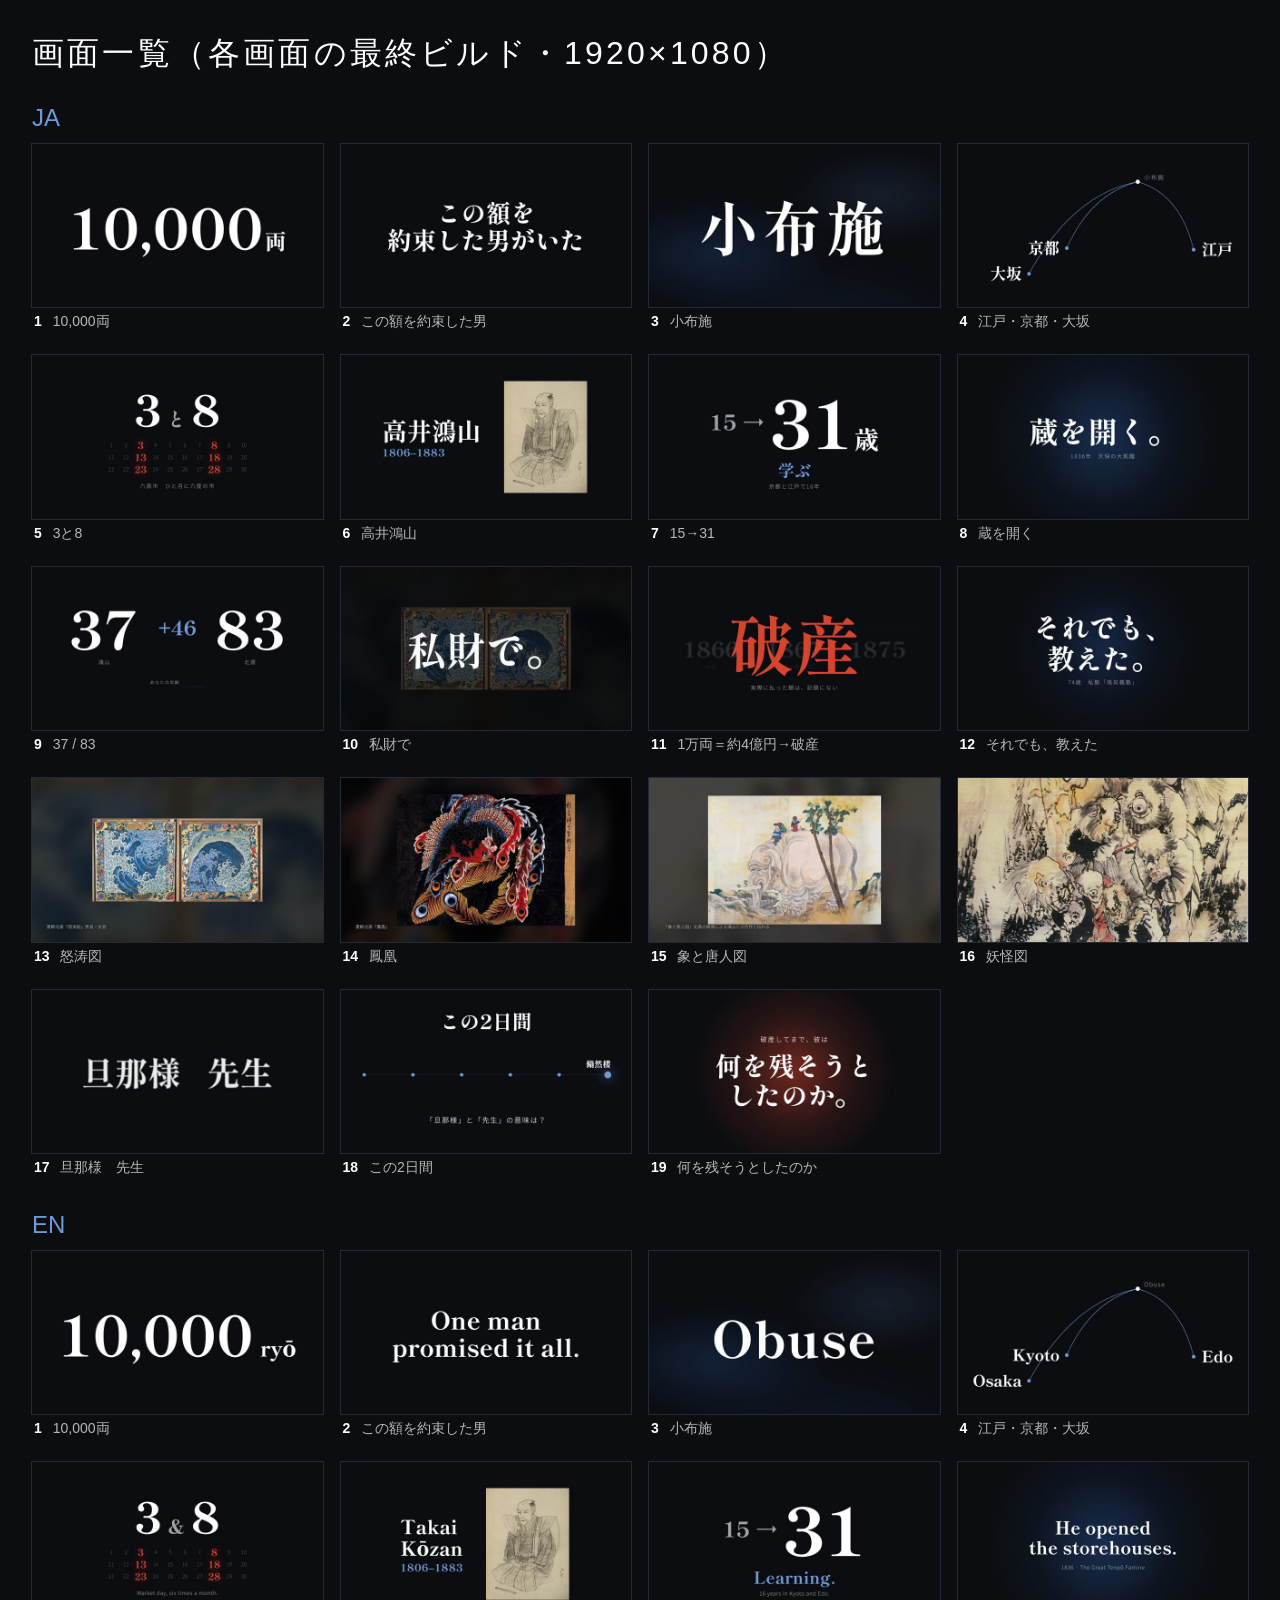
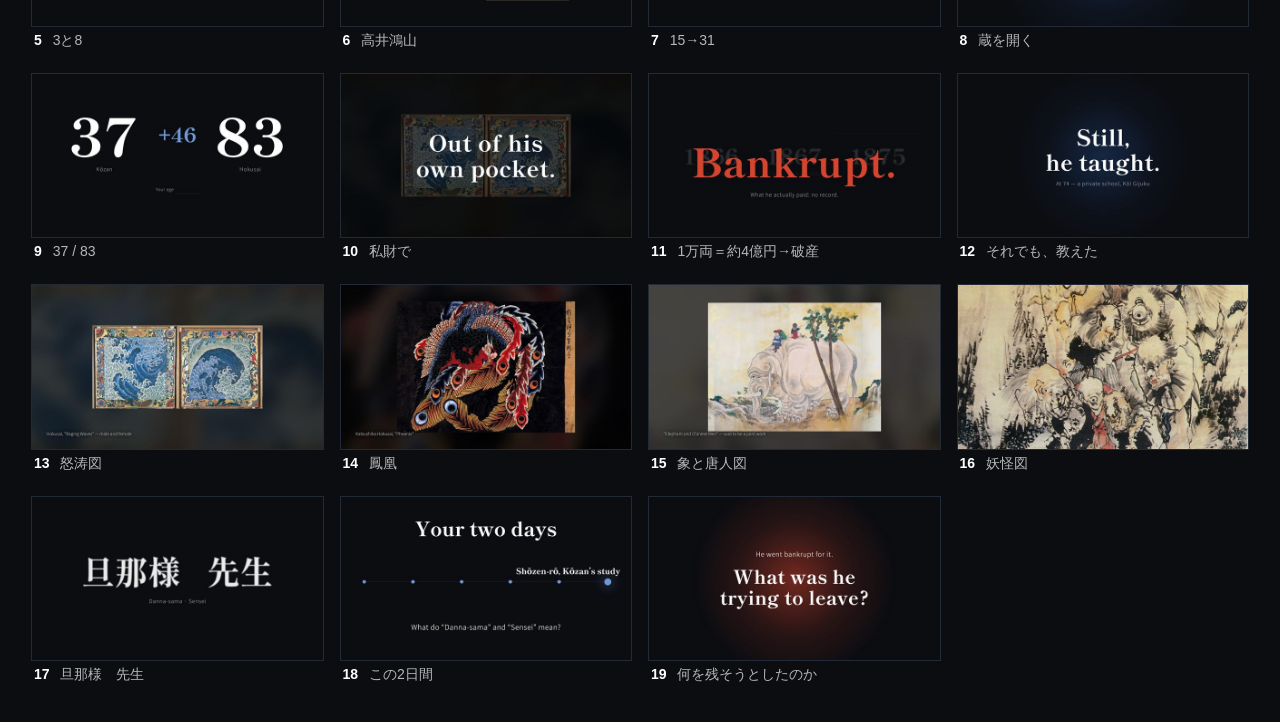
==== contact-sheet.html @ f23f544f "Add Obuse x Takai Kozan interactive presentation" ====
<!doctype html><html lang=ja><head><meta charset=utf-8><title>画面一覧</title><style>body{margin:0;padding:32px;background:#0b0d11;color:#ffffff;font-family:'Noto Sans JP',sans-serif}h1{font-weight:300;letter-spacing:.1em;margin:0 0 8px}h2{font-weight:300;color:#6f9ad8;margin:28px 0 12px}.g{display:grid;grid-template-columns:repeat(4,1fr);gap:18px}figure{margin:0}img{width:100%;display:block;outline:1px solid #222a38}figcaption{font-size:14px;color:rgba(255,255,255,.7);padding:6px 2px}b{color:#ffffff;margin-right:.5em}</style></head><body><h1>画面一覧（各画面の最終ビルド・1920×1080）</h1><h2>JA</h2><div class=g><figure><img src="thumbs/ja-01.jpg"><figcaption><b>1</b> 10,000両</figcaption></figure><figure><img src="thumbs/ja-02.jpg"><figcaption><b>2</b> この額を約束した男</figcaption></figure><figure><img src="thumbs/ja-03.jpg"><figcaption><b>3</b> 小布施</figcaption></figure><figure><img src="thumbs/ja-04.jpg"><figcaption><b>4</b> 江戸・京都・大坂</figcaption></figure><figure><img src="thumbs/ja-05.jpg"><figcaption><b>5</b> 3と8</figcaption></figure><figure><img src="thumbs/ja-06.jpg"><figcaption><b>6</b> 高井鴻山</figcaption></figure><figure><img src="thumbs/ja-07.jpg"><figcaption><b>7</b> 15→31</figcaption></figure><figure><img src="thumbs/ja-08.jpg"><figcaption><b>8</b> 蔵を開く</figcaption></figure><figure><img src="thumbs/ja-09.jpg"><figcaption><b>9</b> 37 / 83</figcaption></figure><figure><img src="thumbs/ja-10.jpg"><figcaption><b>10</b> 私財で</figcaption></figure><figure><img src="thumbs/ja-11.jpg"><figcaption><b>11</b> 1万両＝約4億円→破産</figcaption></figure><figure><img src="thumbs/ja-12.jpg"><figcaption><b>12</b> それでも、教えた</figcaption></figure><figure><img src="thumbs/ja-13.jpg"><figcaption><b>13</b> 怒涛図</figcaption></figure><figure><img src="thumbs/ja-14.jpg"><figcaption><b>14</b> 鳳凰</figcaption></figure><figure><img src="thumbs/ja-15.jpg"><figcaption><b>15</b> 象と唐人図</figcaption></figure><figure><img src="thumbs/ja-16.jpg"><figcaption><b>16</b> 妖怪図</figcaption></figure><figure><img src="thumbs/ja-17.jpg"><figcaption><b>17</b> 旦那様　先生</figcaption></figure><figure><img src="thumbs/ja-18.jpg"><figcaption><b>18</b> この2日間</figcaption></figure><figure><img src="thumbs/ja-19.jpg"><figcaption><b>19</b> 何を残そうとしたのか</figcaption></figure></div><h2>EN</h2><div class=g><figure><img src="thumbs/en-01.jpg"><figcaption><b>1</b> 10,000両</figcaption></figure><figure><img src="thumbs/en-02.jpg"><figcaption><b>2</b> この額を約束した男</figcaption></figure><figure><img src="thumbs/en-03.jpg"><figcaption><b>3</b> 小布施</figcaption></figure><figure><img src="thumbs/en-04.jpg"><figcaption><b>4</b> 江戸・京都・大坂</figcaption></figure><figure><img src="thumbs/en-05.jpg"><figcaption><b>5</b> 3と8</figcaption></figure><figure><img src="thumbs/en-06.jpg"><figcaption><b>6</b> 高井鴻山</figcaption></figure><figure><img src="thumbs/en-07.jpg"><figcaption><b>7</b> 15→31</figcaption></figure><figure><img src="thumbs/en-08.jpg"><figcaption><b>8</b> 蔵を開く</figcaption></figure><figure><img src="thumbs/en-09.jpg"><figcaption><b>9</b> 37 / 83</figcaption></figure><figure><img src="thumbs/en-10.jpg"><figcaption><b>10</b> 私財で</figcaption></figure><figure><img src="thumbs/en-11.jpg"><figcaption><b>11</b> 1万両＝約4億円→破産</figcaption></figure><figure><img src="thumbs/en-12.jpg"><figcaption><b>12</b> それでも、教えた</figcaption></figure><figure><img src="thumbs/en-13.jpg"><figcaption><b>13</b> 怒涛図</figcaption></figure><figure><img src="thumbs/en-14.jpg"><figcaption><b>14</b> 鳳凰</figcaption></figure><figure><img src="thumbs/en-15.jpg"><figcaption><b>15</b> 象と唐人図</figcaption></figure><figure><img src="thumbs/en-16.jpg"><figcaption><b>16</b> 妖怪図</figcaption></figure><figure><img src="thumbs/en-17.jpg"><figcaption><b>17</b> 旦那様　先生</figcaption></figure><figure><img src="thumbs/en-18.jpg"><figcaption><b>18</b> この2日間</figcaption></figure><figure><img src="thumbs/en-19.jpg"><figcaption><b>19</b> 何を残そうとしたのか</figcaption></figure></div></body></html>
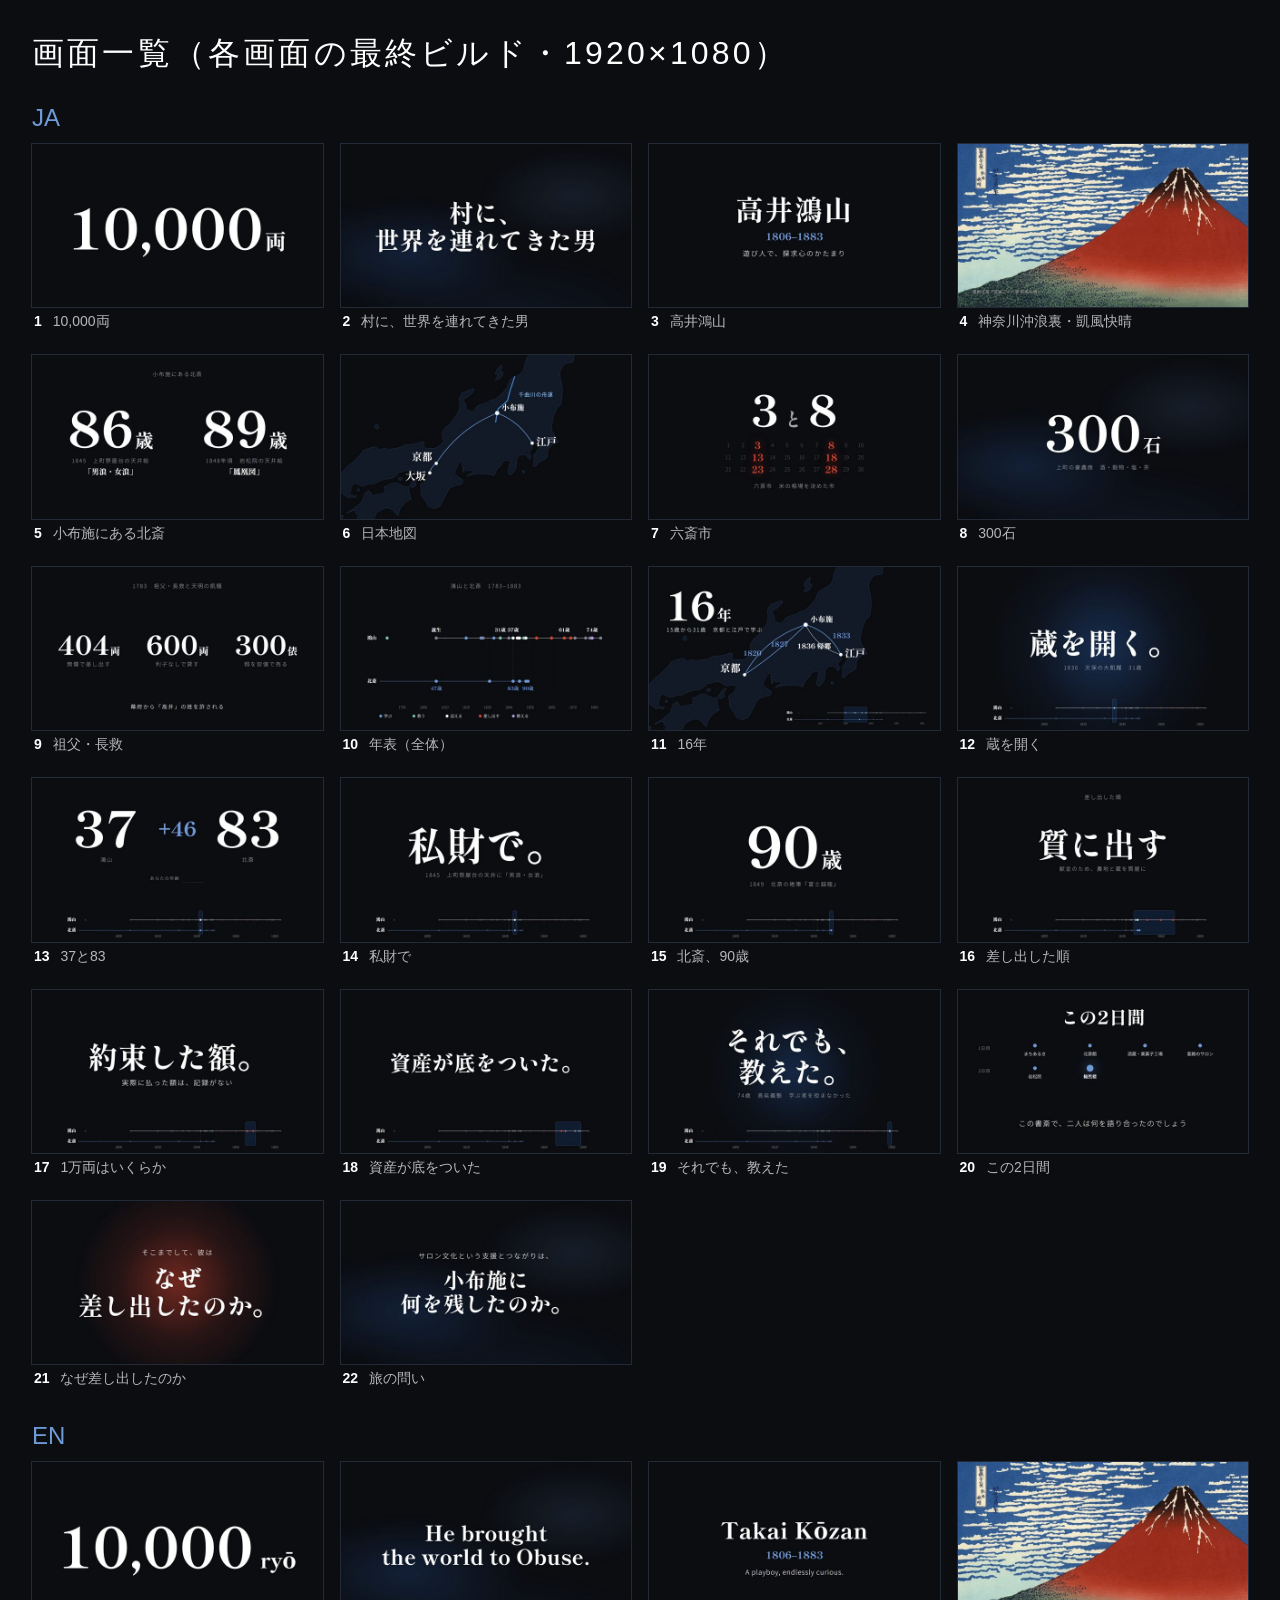
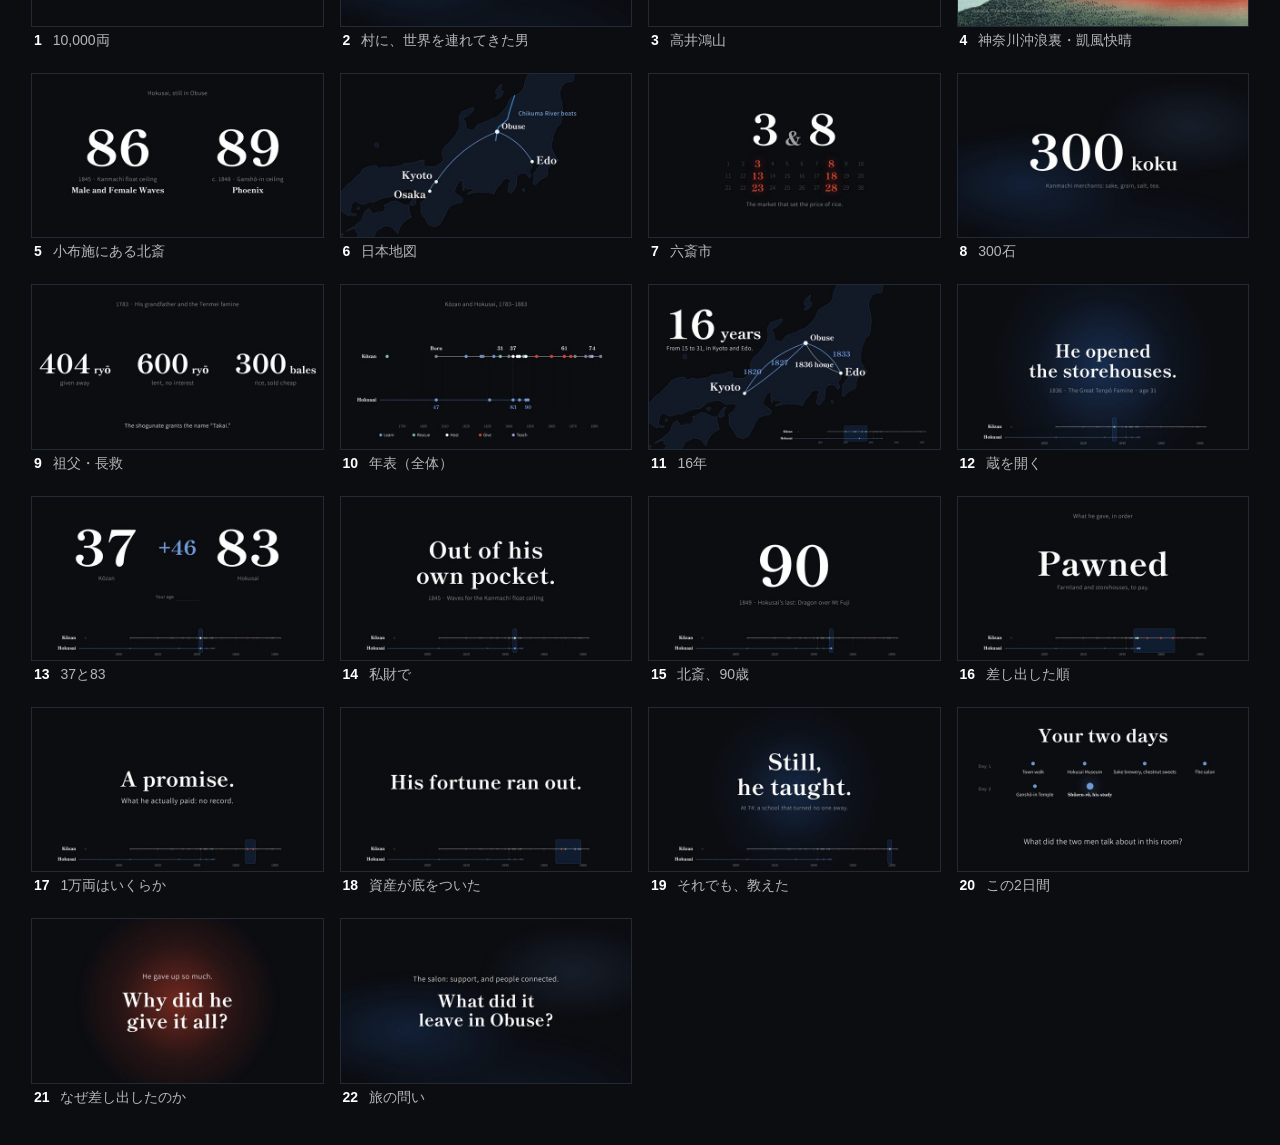
==== commit 345c475f: "Rebuild for FAM trip #2: 22 screens, two-lane timeline, Japan map; remove Obuse-held images" ====
--- a/contact-sheet.html
+++ b/contact-sheet.html
@@ -1 +1 @@
-<!doctype html><html lang=ja><head><meta charset=utf-8><title>画面一覧</title><style>body{margin:0;padding:32px;background:#0b0d11;color:#ffffff;font-family:'Noto Sans JP',sans-serif}h1{font-weight:300;letter-spacing:.1em;margin:0 0 8px}h2{font-weight:300;color:#6f9ad8;margin:28px 0 12px}.g{display:grid;grid-template-columns:repeat(4,1fr);gap:18px}figure{margin:0}img{width:100%;display:block;outline:1px solid #222a38}figcaption{font-size:14px;color:rgba(255,255,255,.7);padding:6px 2px}b{color:#ffffff;margin-right:.5em}</style></head><body><h1>画面一覧（各画面の最終ビルド・1920×1080）</h1><h2>JA</h2><div class=g><figure><img src="thumbs/ja-01.jpg"><figcaption><b>1</b> 10,000両</figcaption></figure><figure><img src="thumbs/ja-02.jpg"><figcaption><b>2</b> この額を約束した男</figcaption></figure><figure><img src="thumbs/ja-03.jpg"><figcaption><b>3</b> 小布施</figcaption></figure><figure><img src="thumbs/ja-04.jpg"><figcaption><b>4</b> 江戸・京都・大坂</figcaption></figure><figure><img src="thumbs/ja-05.jpg"><figcaption><b>5</b> 3と8</figcaption></figure><figure><img src="thumbs/ja-06.jpg"><figcaption><b>6</b> 高井鴻山</figcaption></figure><figure><img src="thumbs/ja-07.jpg"><figcaption><b>7</b> 15→31</figcaption></figure><figure><img src="thumbs/ja-08.jpg"><figcaption><b>8</b> 蔵を開く</figcaption></figure><figure><img src="thumbs/ja-09.jpg"><figcaption><b>9</b> 37 / 83</figcaption></figure><figure><img src="thumbs/ja-10.jpg"><figcaption><b>10</b> 私財で</figcaption></figure><figure><img src="thumbs/ja-11.jpg"><figcaption><b>11</b> 1万両＝約4億円→破産</figcaption></figure><figure><img src="thumbs/ja-12.jpg"><figcaption><b>12</b> それでも、教えた</figcaption></figure><figure><img src="thumbs/ja-13.jpg"><figcaption><b>13</b> 怒涛図</figcaption></figure><figure><img src="thumbs/ja-14.jpg"><figcaption><b>14</b> 鳳凰</figcaption></figure><figure><img src="thumbs/ja-15.jpg"><figcaption><b>15</b> 象と唐人図</figcaption></figure><figure><img src="thumbs/ja-16.jpg"><figcaption><b>16</b> 妖怪図</figcaption></figure><figure><img src="thumbs/ja-17.jpg"><figcaption><b>17</b> 旦那様　先生</figcaption></figure><figure><img src="thumbs/ja-18.jpg"><figcaption><b>18</b> この2日間</figcaption></figure><figure><img src="thumbs/ja-19.jpg"><figcaption><b>19</b> 何を残そうとしたのか</figcaption></figure></div><h2>EN</h2><div class=g><figure><img src="thumbs/en-01.jpg"><figcaption><b>1</b> 10,000両</figcaption></figure><figure><img src="thumbs/en-02.jpg"><figcaption><b>2</b> この額を約束した男</figcaption></figure><figure><img src="thumbs/en-03.jpg"><figcaption><b>3</b> 小布施</figcaption></figure><figure><img src="thumbs/en-04.jpg"><figcaption><b>4</b> 江戸・京都・大坂</figcaption></figure><figure><img src="thumbs/en-05.jpg"><figcaption><b>5</b> 3と8</figcaption></figure><figure><img src="thumbs/en-06.jpg"><figcaption><b>6</b> 高井鴻山</figcaption></figure><figure><img src="thumbs/en-07.jpg"><figcaption><b>7</b> 15→31</figcaption></figure><figure><img src="thumbs/en-08.jpg"><figcaption><b>8</b> 蔵を開く</figcaption></figure><figure><img src="thumbs/en-09.jpg"><figcaption><b>9</b> 37 / 83</figcaption></figure><figure><img src="thumbs/en-10.jpg"><figcaption><b>10</b> 私財で</figcaption></figure><figure><img src="thumbs/en-11.jpg"><figcaption><b>11</b> 1万両＝約4億円→破産</figcaption></figure><figure><img src="thumbs/en-12.jpg"><figcaption><b>12</b> それでも、教えた</figcaption></figure><figure><img src="thumbs/en-13.jpg"><figcaption><b>13</b> 怒涛図</figcaption></figure><figure><img src="thumbs/en-14.jpg"><figcaption><b>14</b> 鳳凰</figcaption></figure><figure><img src="thumbs/en-15.jpg"><figcaption><b>15</b> 象と唐人図</figcaption></figure><figure><img src="thumbs/en-16.jpg"><figcaption><b>16</b> 妖怪図</figcaption></figure><figure><img src="thumbs/en-17.jpg"><figcaption><b>17</b> 旦那様　先生</figcaption></figure><figure><img src="thumbs/en-18.jpg"><figcaption><b>18</b> この2日間</figcaption></figure><figure><img src="thumbs/en-19.jpg"><figcaption><b>19</b> 何を残そうとしたのか</figcaption></figure></div></body></html>
+<!doctype html><html lang=ja><head><meta charset=utf-8><title>画面一覧</title><style>body{margin:0;padding:32px;background:#0b0d11;color:#fff;font-family:'Noto Sans JP',sans-serif}h1{font-weight:300;letter-spacing:.1em;margin:0 0 8px}h2{font-weight:300;color:#6f9ad8;margin:28px 0 12px}.g{display:grid;grid-template-columns:repeat(4,1fr);gap:18px}figure{margin:0}img{width:100%;display:block;outline:1px solid #222a38}figcaption{font-size:14px;color:rgba(255,255,255,.7);padding:6px 2px}b{color:#fff;margin-right:.5em}</style></head><body><h1>画面一覧（各画面の最終ビルド・1920×1080）</h1><h2>JA</h2><div class=g><figure><img src="thumbs/ja-01.jpg"><figcaption><b>1</b> 10,000両</figcaption></figure><figure><img src="thumbs/ja-02.jpg"><figcaption><b>2</b> 村に、世界を連れてきた男</figcaption></figure><figure><img src="thumbs/ja-03.jpg"><figcaption><b>3</b> 高井鴻山</figcaption></figure><figure><img src="thumbs/ja-04.jpg"><figcaption><b>4</b> 神奈川沖浪裏・凱風快晴</figcaption></figure><figure><img src="thumbs/ja-05.jpg"><figcaption><b>5</b> 小布施にある北斎</figcaption></figure><figure><img src="thumbs/ja-06.jpg"><figcaption><b>6</b> 日本地図</figcaption></figure><figure><img src="thumbs/ja-07.jpg"><figcaption><b>7</b> 六斎市</figcaption></figure><figure><img src="thumbs/ja-08.jpg"><figcaption><b>8</b> 300石</figcaption></figure><figure><img src="thumbs/ja-09.jpg"><figcaption><b>9</b> 祖父・長救</figcaption></figure><figure><img src="thumbs/ja-10.jpg"><figcaption><b>10</b> 年表（全体）</figcaption></figure><figure><img src="thumbs/ja-11.jpg"><figcaption><b>11</b> 16年</figcaption></figure><figure><img src="thumbs/ja-12.jpg"><figcaption><b>12</b> 蔵を開く</figcaption></figure><figure><img src="thumbs/ja-13.jpg"><figcaption><b>13</b> 37と83</figcaption></figure><figure><img src="thumbs/ja-14.jpg"><figcaption><b>14</b> 私財で</figcaption></figure><figure><img src="thumbs/ja-15.jpg"><figcaption><b>15</b> 北斎、90歳</figcaption></figure><figure><img src="thumbs/ja-16.jpg"><figcaption><b>16</b> 差し出した順</figcaption></figure><figure><img src="thumbs/ja-17.jpg"><figcaption><b>17</b> 1万両はいくらか</figcaption></figure><figure><img src="thumbs/ja-18.jpg"><figcaption><b>18</b> 資産が底をついた</figcaption></figure><figure><img src="thumbs/ja-19.jpg"><figcaption><b>19</b> それでも、教えた</figcaption></figure><figure><img src="thumbs/ja-20.jpg"><figcaption><b>20</b> この2日間</figcaption></figure><figure><img src="thumbs/ja-21.jpg"><figcaption><b>21</b> なぜ差し出したのか</figcaption></figure><figure><img src="thumbs/ja-22.jpg"><figcaption><b>22</b> 旅の問い</figcaption></figure></div><h2>EN</h2><div class=g><figure><img src="thumbs/en-01.jpg"><figcaption><b>1</b> 10,000両</figcaption></figure><figure><img src="thumbs/en-02.jpg"><figcaption><b>2</b> 村に、世界を連れてきた男</figcaption></figure><figure><img src="thumbs/en-03.jpg"><figcaption><b>3</b> 高井鴻山</figcaption></figure><figure><img src="thumbs/en-04.jpg"><figcaption><b>4</b> 神奈川沖浪裏・凱風快晴</figcaption></figure><figure><img src="thumbs/en-05.jpg"><figcaption><b>5</b> 小布施にある北斎</figcaption></figure><figure><img src="thumbs/en-06.jpg"><figcaption><b>6</b> 日本地図</figcaption></figure><figure><img src="thumbs/en-07.jpg"><figcaption><b>7</b> 六斎市</figcaption></figure><figure><img src="thumbs/en-08.jpg"><figcaption><b>8</b> 300石</figcaption></figure><figure><img src="thumbs/en-09.jpg"><figcaption><b>9</b> 祖父・長救</figcaption></figure><figure><img src="thumbs/en-10.jpg"><figcaption><b>10</b> 年表（全体）</figcaption></figure><figure><img src="thumbs/en-11.jpg"><figcaption><b>11</b> 16年</figcaption></figure><figure><img src="thumbs/en-12.jpg"><figcaption><b>12</b> 蔵を開く</figcaption></figure><figure><img src="thumbs/en-13.jpg"><figcaption><b>13</b> 37と83</figcaption></figure><figure><img src="thumbs/en-14.jpg"><figcaption><b>14</b> 私財で</figcaption></figure><figure><img src="thumbs/en-15.jpg"><figcaption><b>15</b> 北斎、90歳</figcaption></figure><figure><img src="thumbs/en-16.jpg"><figcaption><b>16</b> 差し出した順</figcaption></figure><figure><img src="thumbs/en-17.jpg"><figcaption><b>17</b> 1万両はいくらか</figcaption></figure><figure><img src="thumbs/en-18.jpg"><figcaption><b>18</b> 資産が底をついた</figcaption></figure><figure><img src="thumbs/en-19.jpg"><figcaption><b>19</b> それでも、教えた</figcaption></figure><figure><img src="thumbs/en-20.jpg"><figcaption><b>20</b> この2日間</figcaption></figure><figure><img src="thumbs/en-21.jpg"><figcaption><b>21</b> なぜ差し出したのか</figcaption></figure><figure><img src="thumbs/en-22.jpg"><figcaption><b>22</b> 旅の問い</figcaption></figure></div></body></html>
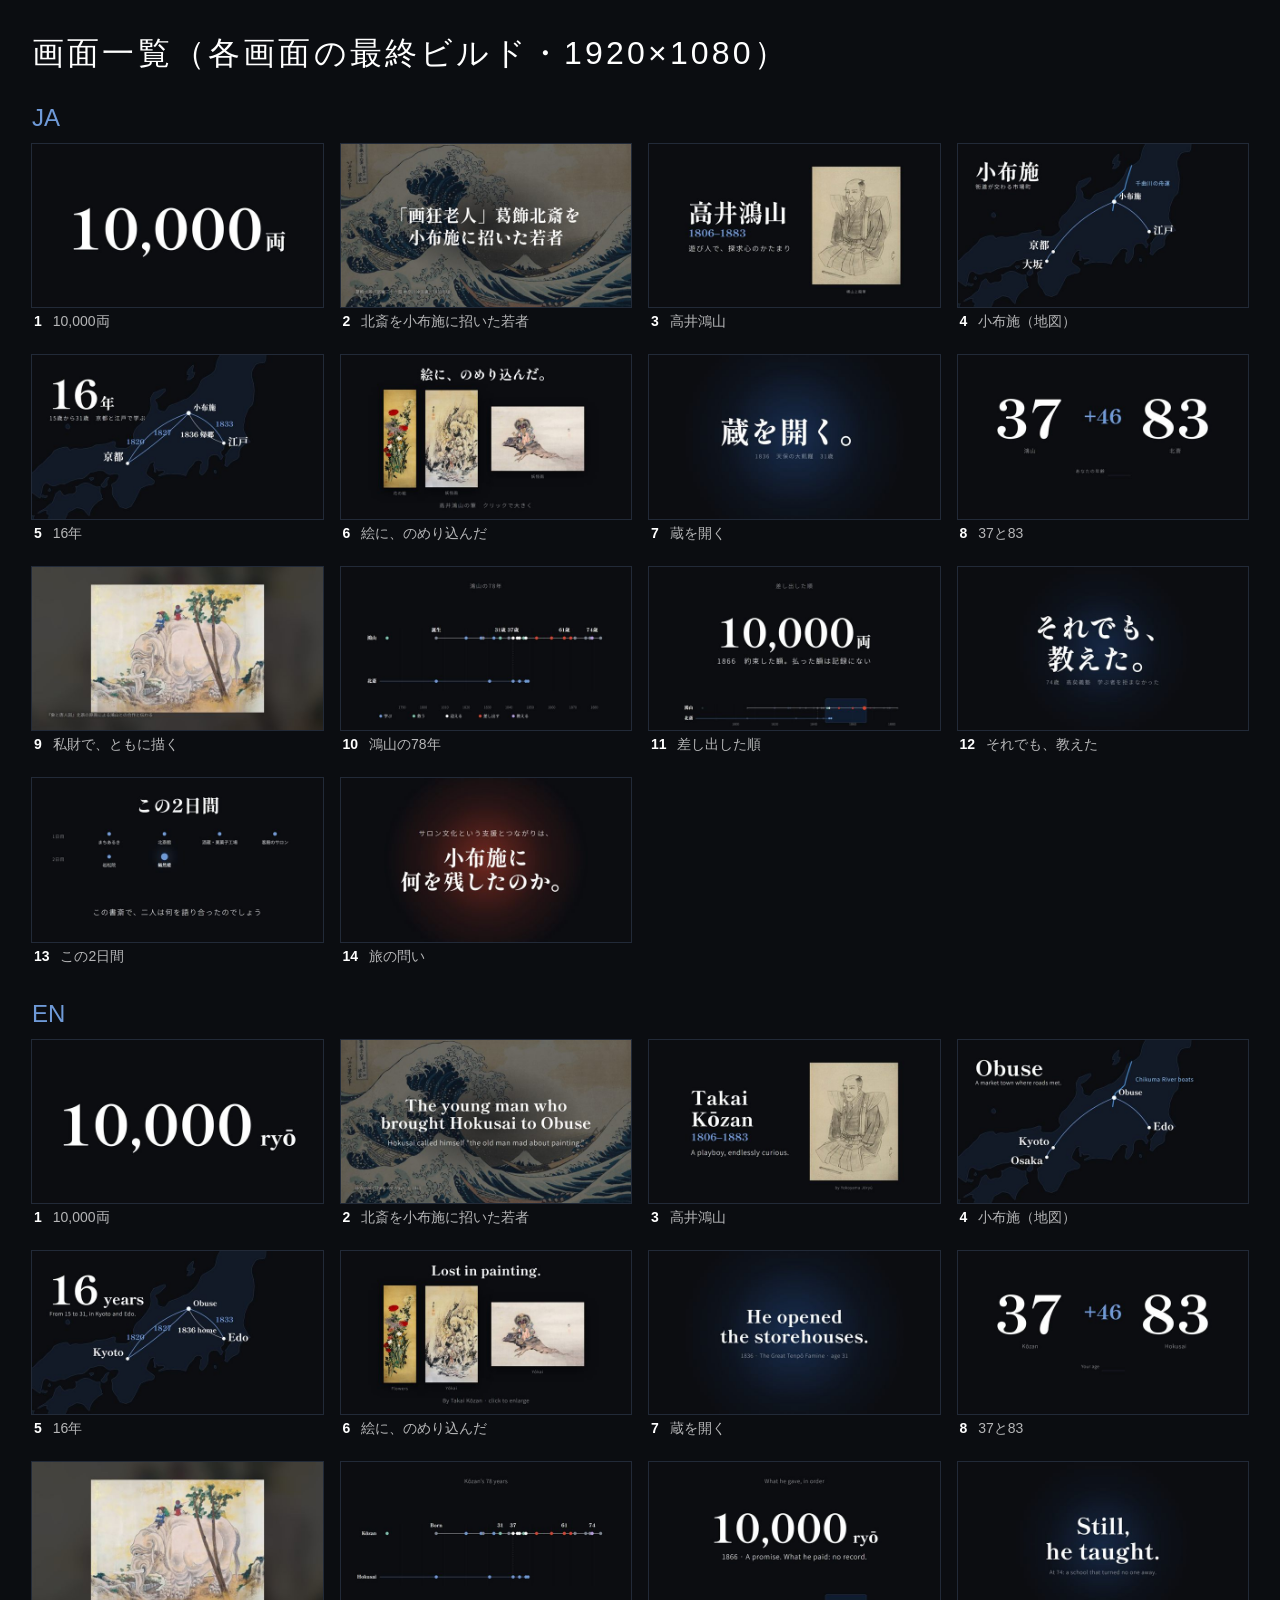
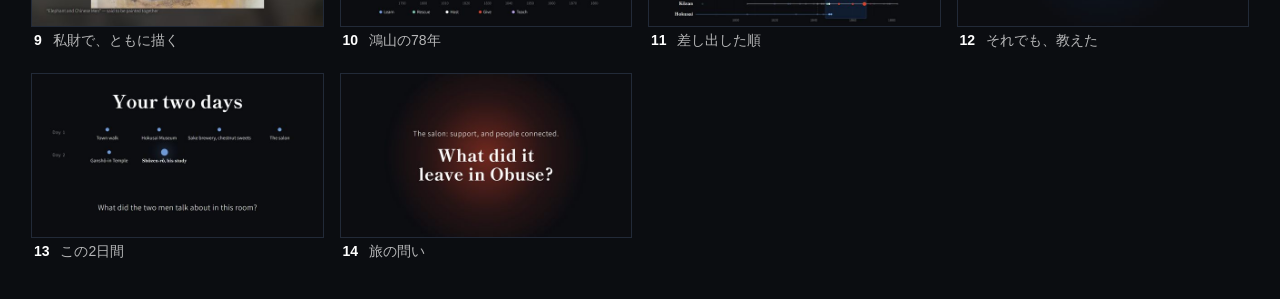
==== commit 2d4e35a8: "Restructure to 14 screens: Hokusai's patron framing, portrait, Kozan's paintings, fewer age slides" ====
--- a/contact-sheet.html
+++ b/contact-sheet.html
@@ -1 +1 @@
-<!doctype html><html lang=ja><head><meta charset=utf-8><title>画面一覧</title><style>body{margin:0;padding:32px;background:#0b0d11;color:#fff;font-family:'Noto Sans JP',sans-serif}h1{font-weight:300;letter-spacing:.1em;margin:0 0 8px}h2{font-weight:300;color:#6f9ad8;margin:28px 0 12px}.g{display:grid;grid-template-columns:repeat(4,1fr);gap:18px}figure{margin:0}img{width:100%;display:block;outline:1px solid #222a38}figcaption{font-size:14px;color:rgba(255,255,255,.7);padding:6px 2px}b{color:#fff;margin-right:.5em}</style></head><body><h1>画面一覧（各画面の最終ビルド・1920×1080）</h1><h2>JA</h2><div class=g><figure><img src="thumbs/ja-01.jpg"><figcaption><b>1</b> 10,000両</figcaption></figure><figure><img src="thumbs/ja-02.jpg"><figcaption><b>2</b> 村に、世界を連れてきた男</figcaption></figure><figure><img src="thumbs/ja-03.jpg"><figcaption><b>3</b> 高井鴻山</figcaption></figure><figure><img src="thumbs/ja-04.jpg"><figcaption><b>4</b> 神奈川沖浪裏・凱風快晴</figcaption></figure><figure><img src="thumbs/ja-05.jpg"><figcaption><b>5</b> 小布施にある北斎</figcaption></figure><figure><img src="thumbs/ja-06.jpg"><figcaption><b>6</b> 日本地図</figcaption></figure><figure><img src="thumbs/ja-07.jpg"><figcaption><b>7</b> 六斎市</figcaption></figure><figure><img src="thumbs/ja-08.jpg"><figcaption><b>8</b> 300石</figcaption></figure><figure><img src="thumbs/ja-09.jpg"><figcaption><b>9</b> 祖父・長救</figcaption></figure><figure><img src="thumbs/ja-10.jpg"><figcaption><b>10</b> 年表（全体）</figcaption></figure><figure><img src="thumbs/ja-11.jpg"><figcaption><b>11</b> 16年</figcaption></figure><figure><img src="thumbs/ja-12.jpg"><figcaption><b>12</b> 蔵を開く</figcaption></figure><figure><img src="thumbs/ja-13.jpg"><figcaption><b>13</b> 37と83</figcaption></figure><figure><img src="thumbs/ja-14.jpg"><figcaption><b>14</b> 私財で</figcaption></figure><figure><img src="thumbs/ja-15.jpg"><figcaption><b>15</b> 北斎、90歳</figcaption></figure><figure><img src="thumbs/ja-16.jpg"><figcaption><b>16</b> 差し出した順</figcaption></figure><figure><img src="thumbs/ja-17.jpg"><figcaption><b>17</b> 1万両はいくらか</figcaption></figure><figure><img src="thumbs/ja-18.jpg"><figcaption><b>18</b> 資産が底をついた</figcaption></figure><figure><img src="thumbs/ja-19.jpg"><figcaption><b>19</b> それでも、教えた</figcaption></figure><figure><img src="thumbs/ja-20.jpg"><figcaption><b>20</b> この2日間</figcaption></figure><figure><img src="thumbs/ja-21.jpg"><figcaption><b>21</b> なぜ差し出したのか</figcaption></figure><figure><img src="thumbs/ja-22.jpg"><figcaption><b>22</b> 旅の問い</figcaption></figure></div><h2>EN</h2><div class=g><figure><img src="thumbs/en-01.jpg"><figcaption><b>1</b> 10,000両</figcaption></figure><figure><img src="thumbs/en-02.jpg"><figcaption><b>2</b> 村に、世界を連れてきた男</figcaption></figure><figure><img src="thumbs/en-03.jpg"><figcaption><b>3</b> 高井鴻山</figcaption></figure><figure><img src="thumbs/en-04.jpg"><figcaption><b>4</b> 神奈川沖浪裏・凱風快晴</figcaption></figure><figure><img src="thumbs/en-05.jpg"><figcaption><b>5</b> 小布施にある北斎</figcaption></figure><figure><img src="thumbs/en-06.jpg"><figcaption><b>6</b> 日本地図</figcaption></figure><figure><img src="thumbs/en-07.jpg"><figcaption><b>7</b> 六斎市</figcaption></figure><figure><img src="thumbs/en-08.jpg"><figcaption><b>8</b> 300石</figcaption></figure><figure><img src="thumbs/en-09.jpg"><figcaption><b>9</b> 祖父・長救</figcaption></figure><figure><img src="thumbs/en-10.jpg"><figcaption><b>10</b> 年表（全体）</figcaption></figure><figure><img src="thumbs/en-11.jpg"><figcaption><b>11</b> 16年</figcaption></figure><figure><img src="thumbs/en-12.jpg"><figcaption><b>12</b> 蔵を開く</figcaption></figure><figure><img src="thumbs/en-13.jpg"><figcaption><b>13</b> 37と83</figcaption></figure><figure><img src="thumbs/en-14.jpg"><figcaption><b>14</b> 私財で</figcaption></figure><figure><img src="thumbs/en-15.jpg"><figcaption><b>15</b> 北斎、90歳</figcaption></figure><figure><img src="thumbs/en-16.jpg"><figcaption><b>16</b> 差し出した順</figcaption></figure><figure><img src="thumbs/en-17.jpg"><figcaption><b>17</b> 1万両はいくらか</figcaption></figure><figure><img src="thumbs/en-18.jpg"><figcaption><b>18</b> 資産が底をついた</figcaption></figure><figure><img src="thumbs/en-19.jpg"><figcaption><b>19</b> それでも、教えた</figcaption></figure><figure><img src="thumbs/en-20.jpg"><figcaption><b>20</b> この2日間</figcaption></figure><figure><img src="thumbs/en-21.jpg"><figcaption><b>21</b> なぜ差し出したのか</figcaption></figure><figure><img src="thumbs/en-22.jpg"><figcaption><b>22</b> 旅の問い</figcaption></figure></div></body></html>+<!doctype html><html lang=ja><head><meta charset=utf-8><title>画面一覧</title><style>body{margin:0;padding:32px;background:#0b0d11;color:#fff;font-family:'Noto Sans JP',sans-serif}h1{font-weight:300;letter-spacing:.1em;margin:0 0 8px}h2{font-weight:300;color:#6f9ad8;margin:28px 0 12px}.g{display:grid;grid-template-columns:repeat(4,1fr);gap:18px}figure{margin:0}img{width:100%;display:block;outline:1px solid #222a38}figcaption{font-size:14px;color:rgba(255,255,255,.7);padding:6px 2px}b{color:#fff;margin-right:.5em}</style></head><body><h1>画面一覧（各画面の最終ビルド・1920×1080）</h1><h2>JA</h2><div class=g><figure><img src="thumbs/ja-01.jpg"><figcaption><b>1</b> 10,000両</figcaption></figure><figure><img src="thumbs/ja-02.jpg"><figcaption><b>2</b> 北斎を小布施に招いた若者</figcaption></figure><figure><img src="thumbs/ja-03.jpg"><figcaption><b>3</b> 高井鴻山</figcaption></figure><figure><img src="thumbs/ja-04.jpg"><figcaption><b>4</b> 小布施（地図）</figcaption></figure><figure><img src="thumbs/ja-05.jpg"><figcaption><b>5</b> 16年</figcaption></figure><figure><img src="thumbs/ja-06.jpg"><figcaption><b>6</b> 絵に、のめり込んだ</figcaption></figure><figure><img src="thumbs/ja-07.jpg"><figcaption><b>7</b> 蔵を開く</figcaption></figure><figure><img src="thumbs/ja-08.jpg"><figcaption><b>8</b> 37と83</figcaption></figure><figure><img src="thumbs/ja-09.jpg"><figcaption><b>9</b> 私財で、ともに描く</figcaption></figure><figure><img src="thumbs/ja-10.jpg"><figcaption><b>10</b> 鴻山の78年</figcaption></figure><figure><img src="thumbs/ja-11.jpg"><figcaption><b>11</b> 差し出した順</figcaption></figure><figure><img src="thumbs/ja-12.jpg"><figcaption><b>12</b> それでも、教えた</figcaption></figure><figure><img src="thumbs/ja-13.jpg"><figcaption><b>13</b> この2日間</figcaption></figure><figure><img src="thumbs/ja-14.jpg"><figcaption><b>14</b> 旅の問い</figcaption></figure></div><h2>EN</h2><div class=g><figure><img src="thumbs/en-01.jpg"><figcaption><b>1</b> 10,000両</figcaption></figure><figure><img src="thumbs/en-02.jpg"><figcaption><b>2</b> 北斎を小布施に招いた若者</figcaption></figure><figure><img src="thumbs/en-03.jpg"><figcaption><b>3</b> 高井鴻山</figcaption></figure><figure><img src="thumbs/en-04.jpg"><figcaption><b>4</b> 小布施（地図）</figcaption></figure><figure><img src="thumbs/en-05.jpg"><figcaption><b>5</b> 16年</figcaption></figure><figure><img src="thumbs/en-06.jpg"><figcaption><b>6</b> 絵に、のめり込んだ</figcaption></figure><figure><img src="thumbs/en-07.jpg"><figcaption><b>7</b> 蔵を開く</figcaption></figure><figure><img src="thumbs/en-08.jpg"><figcaption><b>8</b> 37と83</figcaption></figure><figure><img src="thumbs/en-09.jpg"><figcaption><b>9</b> 私財で、ともに描く</figcaption></figure><figure><img src="thumbs/en-10.jpg"><figcaption><b>10</b> 鴻山の78年</figcaption></figure><figure><img src="thumbs/en-11.jpg"><figcaption><b>11</b> 差し出した順</figcaption></figure><figure><img src="thumbs/en-12.jpg"><figcaption><b>12</b> それでも、教えた</figcaption></figure><figure><img src="thumbs/en-13.jpg"><figcaption><b>13</b> この2日間</figcaption></figure><figure><img src="thumbs/en-14.jpg"><figcaption><b>14</b> 旅の問い</figcaption></figure></div></body></html>
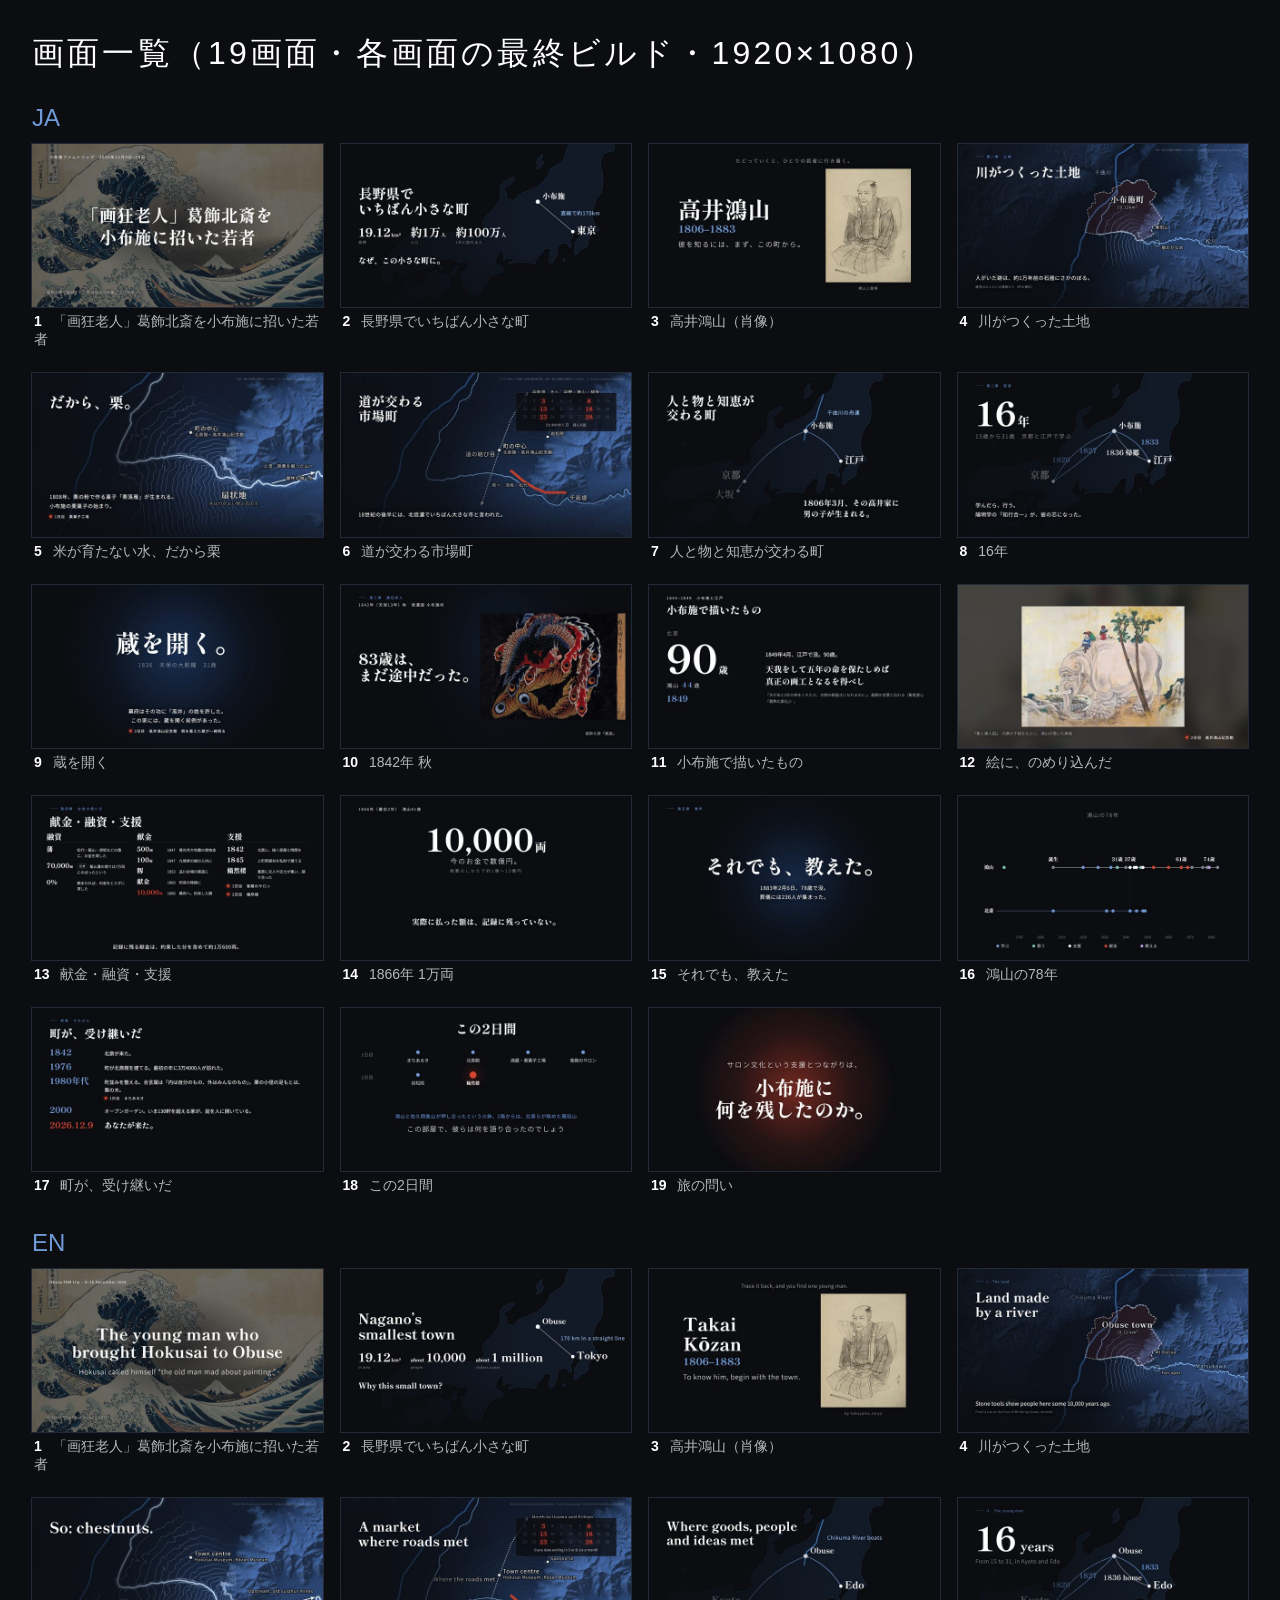
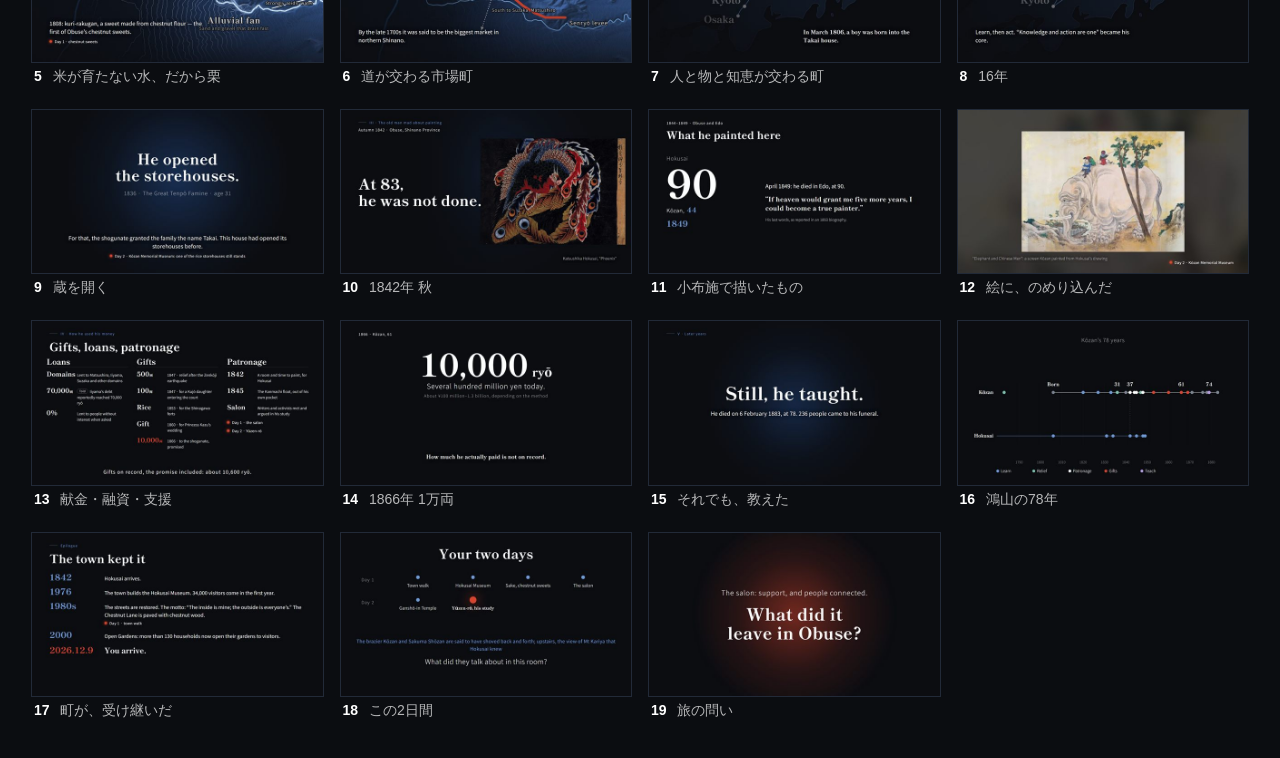
==== commit c5850567: "Documentary restructure: Obuse history chapter, terrain maps, 19 screens" ====
--- a/contact-sheet.html
+++ b/contact-sheet.html
@@ -1 +1 @@
-<!doctype html><html lang=ja><head><meta charset=utf-8><title>画面一覧</title><style>body{margin:0;padding:32px;background:#0b0d11;color:#fff;font-family:'Noto Sans JP',sans-serif}h1{font-weight:300;letter-spacing:.1em;margin:0 0 8px}h2{font-weight:300;color:#6f9ad8;margin:28px 0 12px}.g{display:grid;grid-template-columns:repeat(4,1fr);gap:18px}figure{margin:0}img{width:100%;display:block;outline:1px solid #222a38}figcaption{font-size:14px;color:rgba(255,255,255,.7);padding:6px 2px}b{color:#fff;margin-right:.5em}</style></head><body><h1>画面一覧（各画面の最終ビルド・1920×1080）</h1><h2>JA</h2><div class=g><figure><img src="thumbs/ja-01.jpg"><figcaption><b>1</b> 10,000両</figcaption></figure><figure><img src="thumbs/ja-02.jpg"><figcaption><b>2</b> 北斎を小布施に招いた若者</figcaption></figure><figure><img src="thumbs/ja-03.jpg"><figcaption><b>3</b> 高井鴻山</figcaption></figure><figure><img src="thumbs/ja-04.jpg"><figcaption><b>4</b> 小布施（地図）</figcaption></figure><figure><img src="thumbs/ja-05.jpg"><figcaption><b>5</b> 16年</figcaption></figure><figure><img src="thumbs/ja-06.jpg"><figcaption><b>6</b> 絵に、のめり込んだ</figcaption></figure><figure><img src="thumbs/ja-07.jpg"><figcaption><b>7</b> 蔵を開く</figcaption></figure><figure><img src="thumbs/ja-08.jpg"><figcaption><b>8</b> 37と83</figcaption></figure><figure><img src="thumbs/ja-09.jpg"><figcaption><b>9</b> 私財で、ともに描く</figcaption></figure><figure><img src="thumbs/ja-10.jpg"><figcaption><b>10</b> 鴻山の78年</figcaption></figure><figure><img src="thumbs/ja-11.jpg"><figcaption><b>11</b> 差し出した順</figcaption></figure><figure><img src="thumbs/ja-12.jpg"><figcaption><b>12</b> それでも、教えた</figcaption></figure><figure><img src="thumbs/ja-13.jpg"><figcaption><b>13</b> この2日間</figcaption></figure><figure><img src="thumbs/ja-14.jpg"><figcaption><b>14</b> 旅の問い</figcaption></figure></div><h2>EN</h2><div class=g><figure><img src="thumbs/en-01.jpg"><figcaption><b>1</b> 10,000両</figcaption></figure><figure><img src="thumbs/en-02.jpg"><figcaption><b>2</b> 北斎を小布施に招いた若者</figcaption></figure><figure><img src="thumbs/en-03.jpg"><figcaption><b>3</b> 高井鴻山</figcaption></figure><figure><img src="thumbs/en-04.jpg"><figcaption><b>4</b> 小布施（地図）</figcaption></figure><figure><img src="thumbs/en-05.jpg"><figcaption><b>5</b> 16年</figcaption></figure><figure><img src="thumbs/en-06.jpg"><figcaption><b>6</b> 絵に、のめり込んだ</figcaption></figure><figure><img src="thumbs/en-07.jpg"><figcaption><b>7</b> 蔵を開く</figcaption></figure><figure><img src="thumbs/en-08.jpg"><figcaption><b>8</b> 37と83</figcaption></figure><figure><img src="thumbs/en-09.jpg"><figcaption><b>9</b> 私財で、ともに描く</figcaption></figure><figure><img src="thumbs/en-10.jpg"><figcaption><b>10</b> 鴻山の78年</figcaption></figure><figure><img src="thumbs/en-11.jpg"><figcaption><b>11</b> 差し出した順</figcaption></figure><figure><img src="thumbs/en-12.jpg"><figcaption><b>12</b> それでも、教えた</figcaption></figure><figure><img src="thumbs/en-13.jpg"><figcaption><b>13</b> この2日間</figcaption></figure><figure><img src="thumbs/en-14.jpg"><figcaption><b>14</b> 旅の問い</figcaption></figure></div></body></html>+<!doctype html><html lang=ja><head><meta charset=utf-8><title>画面一覧</title><style>body{margin:0;padding:32px;background:#0b0d11;color:#fff;font-family:'Noto Sans JP',sans-serif}h1{font-weight:300;letter-spacing:.1em;margin:0 0 8px}h2{font-weight:300;color:#6f9ad8;margin:28px 0 12px}.g{display:grid;grid-template-columns:repeat(4,1fr);gap:18px}figure{margin:0}img{width:100%;display:block;outline:1px solid #222a38}figcaption{font-size:14px;color:rgba(255,255,255,.7);padding:6px 2px}b{color:#fff;margin-right:.5em}</style></head><body><h1>画面一覧（19画面・各画面の最終ビルド・1920×1080）</h1><h2>JA</h2><div class=g><figure><img src="thumbs/ja-01.jpg"><figcaption><b>1</b> 「画狂老人」葛飾北斎を小布施に招いた若者</figcaption></figure><figure><img src="thumbs/ja-02.jpg"><figcaption><b>2</b> 長野県でいちばん小さな町</figcaption></figure><figure><img src="thumbs/ja-03.jpg"><figcaption><b>3</b> 高井鴻山（肖像）</figcaption></figure><figure><img src="thumbs/ja-04.jpg"><figcaption><b>4</b> 川がつくった土地</figcaption></figure><figure><img src="thumbs/ja-05.jpg"><figcaption><b>5</b> 米が育たない水、だから栗</figcaption></figure><figure><img src="thumbs/ja-06.jpg"><figcaption><b>6</b> 道が交わる市場町</figcaption></figure><figure><img src="thumbs/ja-07.jpg"><figcaption><b>7</b> 人と物と知恵が交わる町</figcaption></figure><figure><img src="thumbs/ja-08.jpg"><figcaption><b>8</b> 16年</figcaption></figure><figure><img src="thumbs/ja-09.jpg"><figcaption><b>9</b> 蔵を開く</figcaption></figure><figure><img src="thumbs/ja-10.jpg"><figcaption><b>10</b> 1842年 秋</figcaption></figure><figure><img src="thumbs/ja-11.jpg"><figcaption><b>11</b> 小布施で描いたもの</figcaption></figure><figure><img src="thumbs/ja-12.jpg"><figcaption><b>12</b> 絵に、のめり込んだ</figcaption></figure><figure><img src="thumbs/ja-13.jpg"><figcaption><b>13</b> 献金・融資・支援</figcaption></figure><figure><img src="thumbs/ja-14.jpg"><figcaption><b>14</b> 1866年 1万両</figcaption></figure><figure><img src="thumbs/ja-15.jpg"><figcaption><b>15</b> それでも、教えた</figcaption></figure><figure><img src="thumbs/ja-16.jpg"><figcaption><b>16</b> 鴻山の78年</figcaption></figure><figure><img src="thumbs/ja-17.jpg"><figcaption><b>17</b> 町が、受け継いだ</figcaption></figure><figure><img src="thumbs/ja-18.jpg"><figcaption><b>18</b> この2日間</figcaption></figure><figure><img src="thumbs/ja-19.jpg"><figcaption><b>19</b> 旅の問い</figcaption></figure></div><h2>EN</h2><div class=g><figure><img src="thumbs/en-01.jpg"><figcaption><b>1</b> 「画狂老人」葛飾北斎を小布施に招いた若者</figcaption></figure><figure><img src="thumbs/en-02.jpg"><figcaption><b>2</b> 長野県でいちばん小さな町</figcaption></figure><figure><img src="thumbs/en-03.jpg"><figcaption><b>3</b> 高井鴻山（肖像）</figcaption></figure><figure><img src="thumbs/en-04.jpg"><figcaption><b>4</b> 川がつくった土地</figcaption></figure><figure><img src="thumbs/en-05.jpg"><figcaption><b>5</b> 米が育たない水、だから栗</figcaption></figure><figure><img src="thumbs/en-06.jpg"><figcaption><b>6</b> 道が交わる市場町</figcaption></figure><figure><img src="thumbs/en-07.jpg"><figcaption><b>7</b> 人と物と知恵が交わる町</figcaption></figure><figure><img src="thumbs/en-08.jpg"><figcaption><b>8</b> 16年</figcaption></figure><figure><img src="thumbs/en-09.jpg"><figcaption><b>9</b> 蔵を開く</figcaption></figure><figure><img src="thumbs/en-10.jpg"><figcaption><b>10</b> 1842年 秋</figcaption></figure><figure><img src="thumbs/en-11.jpg"><figcaption><b>11</b> 小布施で描いたもの</figcaption></figure><figure><img src="thumbs/en-12.jpg"><figcaption><b>12</b> 絵に、のめり込んだ</figcaption></figure><figure><img src="thumbs/en-13.jpg"><figcaption><b>13</b> 献金・融資・支援</figcaption></figure><figure><img src="thumbs/en-14.jpg"><figcaption><b>14</b> 1866年 1万両</figcaption></figure><figure><img src="thumbs/en-15.jpg"><figcaption><b>15</b> それでも、教えた</figcaption></figure><figure><img src="thumbs/en-16.jpg"><figcaption><b>16</b> 鴻山の78年</figcaption></figure><figure><img src="thumbs/en-17.jpg"><figcaption><b>17</b> 町が、受け継いだ</figcaption></figure><figure><img src="thumbs/en-18.jpg"><figcaption><b>18</b> この2日間</figcaption></figure><figure><img src="thumbs/en-19.jpg"><figcaption><b>19</b> 旅の問い</figcaption></figure></div></body></html>
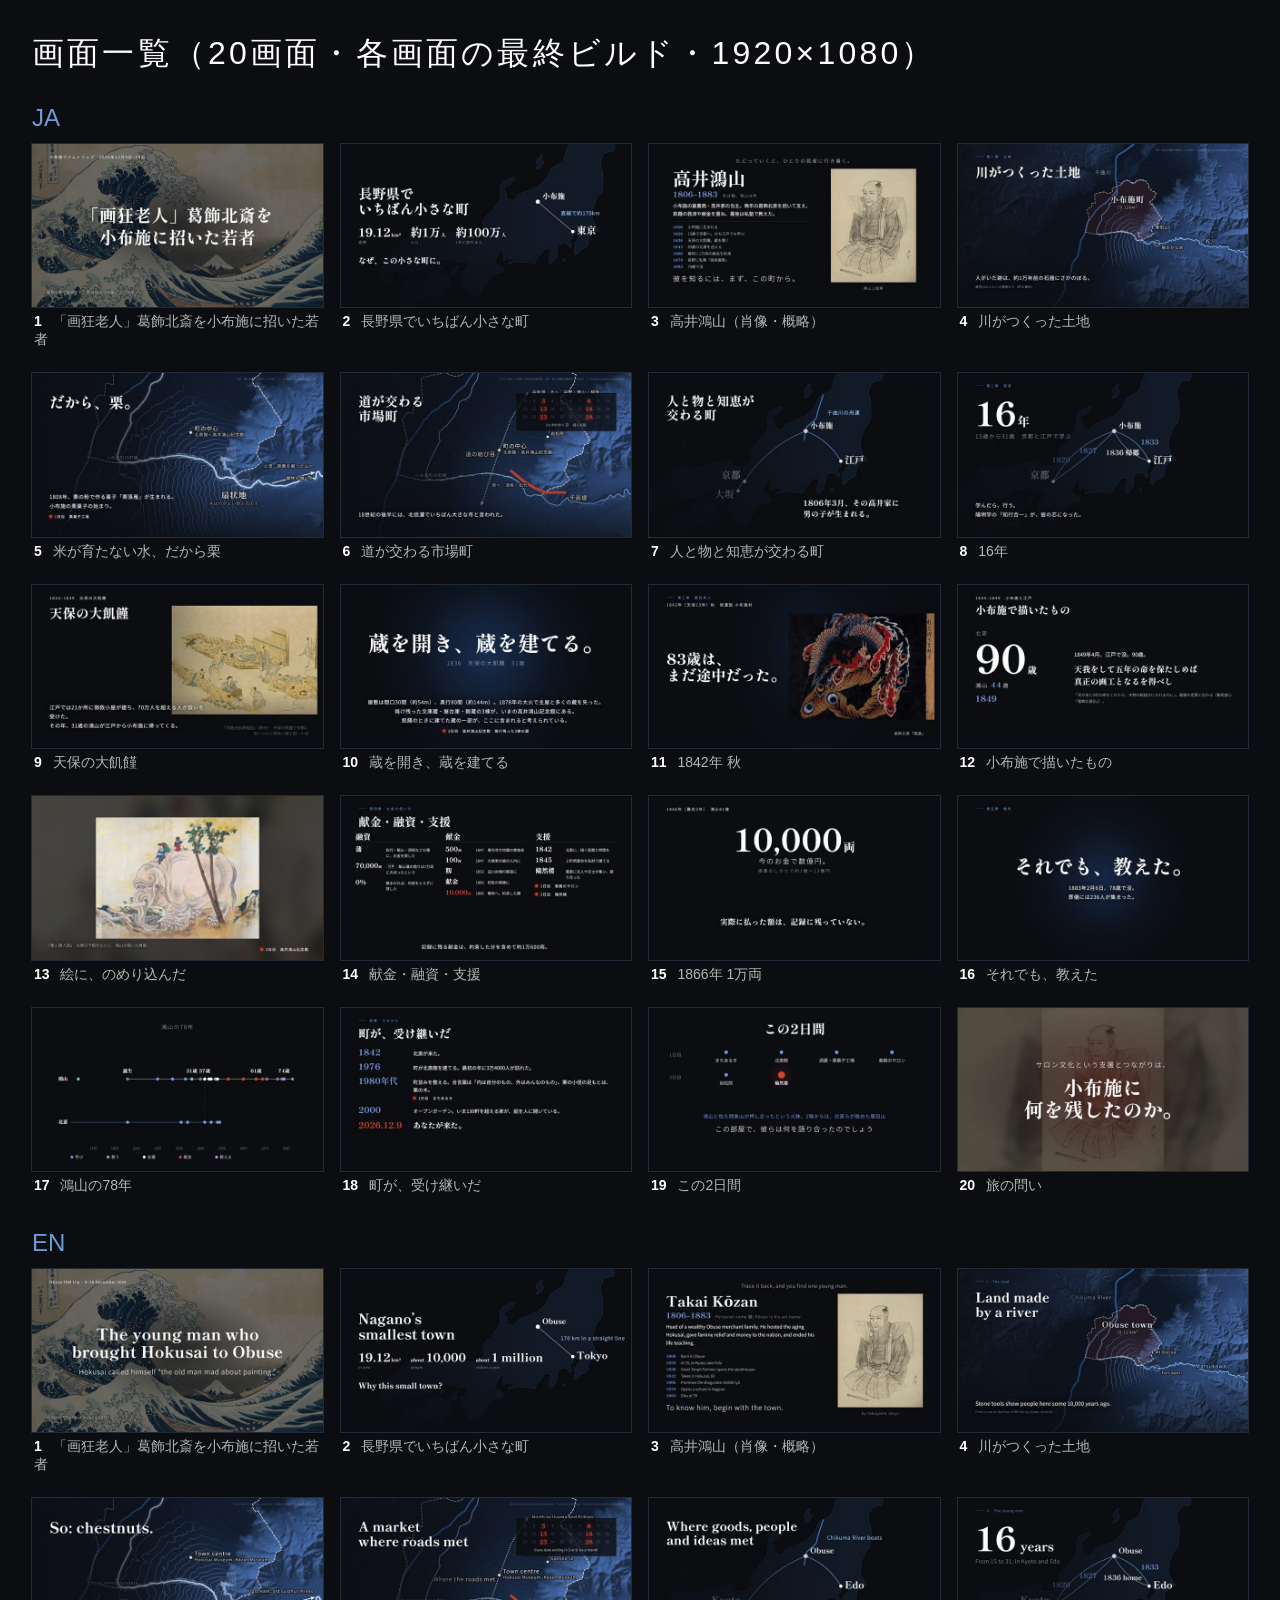
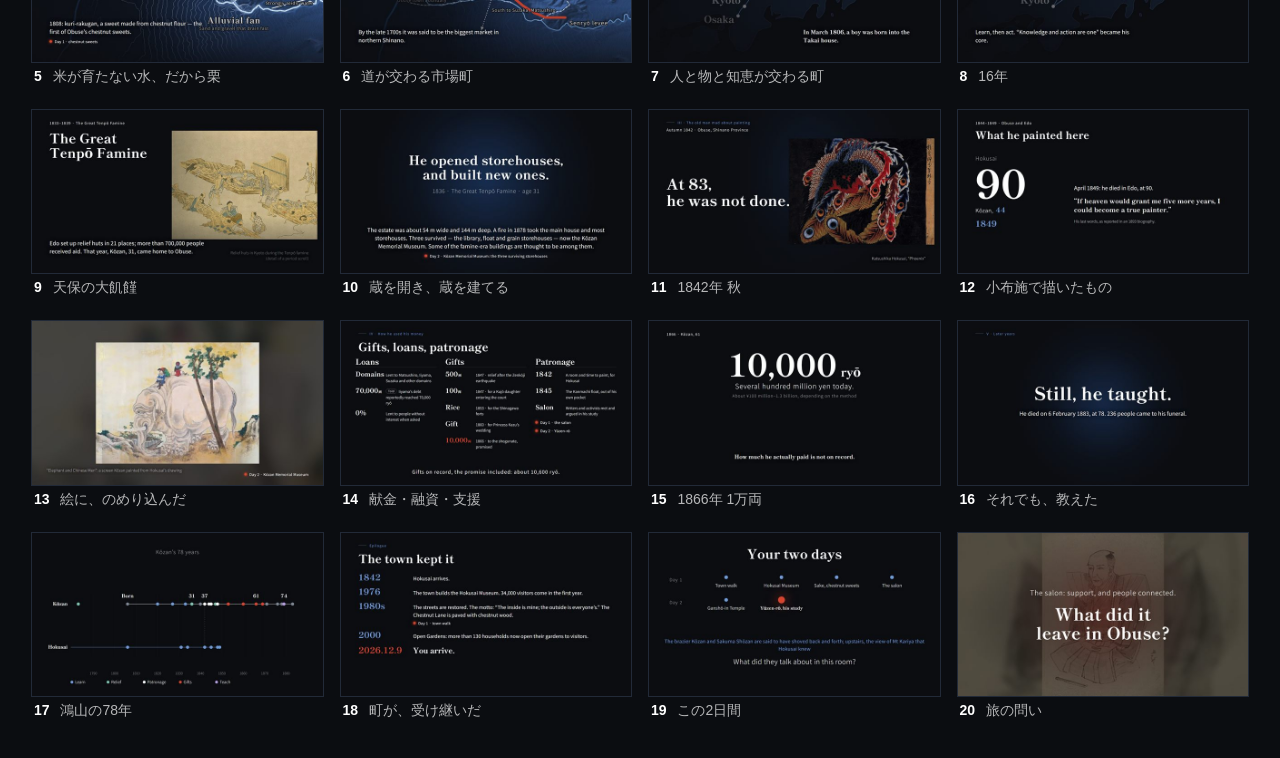
==== commit 8039cb25: "Kozan profile, famine background, work-relief storehouses, Gansho-in phoenix, town outlines" ====
--- a/contact-sheet.html
+++ b/contact-sheet.html
@@ -1 +1 @@
-<!doctype html><html lang=ja><head><meta charset=utf-8><title>画面一覧</title><style>body{margin:0;padding:32px;background:#0b0d11;color:#fff;font-family:'Noto Sans JP',sans-serif}h1{font-weight:300;letter-spacing:.1em;margin:0 0 8px}h2{font-weight:300;color:#6f9ad8;margin:28px 0 12px}.g{display:grid;grid-template-columns:repeat(4,1fr);gap:18px}figure{margin:0}img{width:100%;display:block;outline:1px solid #222a38}figcaption{font-size:14px;color:rgba(255,255,255,.7);padding:6px 2px}b{color:#fff;margin-right:.5em}</style></head><body><h1>画面一覧（19画面・各画面の最終ビルド・1920×1080）</h1><h2>JA</h2><div class=g><figure><img src="thumbs/ja-01.jpg"><figcaption><b>1</b> 「画狂老人」葛飾北斎を小布施に招いた若者</figcaption></figure><figure><img src="thumbs/ja-02.jpg"><figcaption><b>2</b> 長野県でいちばん小さな町</figcaption></figure><figure><img src="thumbs/ja-03.jpg"><figcaption><b>3</b> 高井鴻山（肖像）</figcaption></figure><figure><img src="thumbs/ja-04.jpg"><figcaption><b>4</b> 川がつくった土地</figcaption></figure><figure><img src="thumbs/ja-05.jpg"><figcaption><b>5</b> 米が育たない水、だから栗</figcaption></figure><figure><img src="thumbs/ja-06.jpg"><figcaption><b>6</b> 道が交わる市場町</figcaption></figure><figure><img src="thumbs/ja-07.jpg"><figcaption><b>7</b> 人と物と知恵が交わる町</figcaption></figure><figure><img src="thumbs/ja-08.jpg"><figcaption><b>8</b> 16年</figcaption></figure><figure><img src="thumbs/ja-09.jpg"><figcaption><b>9</b> 蔵を開く</figcaption></figure><figure><img src="thumbs/ja-10.jpg"><figcaption><b>10</b> 1842年 秋</figcaption></figure><figure><img src="thumbs/ja-11.jpg"><figcaption><b>11</b> 小布施で描いたもの</figcaption></figure><figure><img src="thumbs/ja-12.jpg"><figcaption><b>12</b> 絵に、のめり込んだ</figcaption></figure><figure><img src="thumbs/ja-13.jpg"><figcaption><b>13</b> 献金・融資・支援</figcaption></figure><figure><img src="thumbs/ja-14.jpg"><figcaption><b>14</b> 1866年 1万両</figcaption></figure><figure><img src="thumbs/ja-15.jpg"><figcaption><b>15</b> それでも、教えた</figcaption></figure><figure><img src="thumbs/ja-16.jpg"><figcaption><b>16</b> 鴻山の78年</figcaption></figure><figure><img src="thumbs/ja-17.jpg"><figcaption><b>17</b> 町が、受け継いだ</figcaption></figure><figure><img src="thumbs/ja-18.jpg"><figcaption><b>18</b> この2日間</figcaption></figure><figure><img src="thumbs/ja-19.jpg"><figcaption><b>19</b> 旅の問い</figcaption></figure></div><h2>EN</h2><div class=g><figure><img src="thumbs/en-01.jpg"><figcaption><b>1</b> 「画狂老人」葛飾北斎を小布施に招いた若者</figcaption></figure><figure><img src="thumbs/en-02.jpg"><figcaption><b>2</b> 長野県でいちばん小さな町</figcaption></figure><figure><img src="thumbs/en-03.jpg"><figcaption><b>3</b> 高井鴻山（肖像）</figcaption></figure><figure><img src="thumbs/en-04.jpg"><figcaption><b>4</b> 川がつくった土地</figcaption></figure><figure><img src="thumbs/en-05.jpg"><figcaption><b>5</b> 米が育たない水、だから栗</figcaption></figure><figure><img src="thumbs/en-06.jpg"><figcaption><b>6</b> 道が交わる市場町</figcaption></figure><figure><img src="thumbs/en-07.jpg"><figcaption><b>7</b> 人と物と知恵が交わる町</figcaption></figure><figure><img src="thumbs/en-08.jpg"><figcaption><b>8</b> 16年</figcaption></figure><figure><img src="thumbs/en-09.jpg"><figcaption><b>9</b> 蔵を開く</figcaption></figure><figure><img src="thumbs/en-10.jpg"><figcaption><b>10</b> 1842年 秋</figcaption></figure><figure><img src="thumbs/en-11.jpg"><figcaption><b>11</b> 小布施で描いたもの</figcaption></figure><figure><img src="thumbs/en-12.jpg"><figcaption><b>12</b> 絵に、のめり込んだ</figcaption></figure><figure><img src="thumbs/en-13.jpg"><figcaption><b>13</b> 献金・融資・支援</figcaption></figure><figure><img src="thumbs/en-14.jpg"><figcaption><b>14</b> 1866年 1万両</figcaption></figure><figure><img src="thumbs/en-15.jpg"><figcaption><b>15</b> それでも、教えた</figcaption></figure><figure><img src="thumbs/en-16.jpg"><figcaption><b>16</b> 鴻山の78年</figcaption></figure><figure><img src="thumbs/en-17.jpg"><figcaption><b>17</b> 町が、受け継いだ</figcaption></figure><figure><img src="thumbs/en-18.jpg"><figcaption><b>18</b> この2日間</figcaption></figure><figure><img src="thumbs/en-19.jpg"><figcaption><b>19</b> 旅の問い</figcaption></figure></div></body></html>+<!doctype html><html lang=ja><head><meta charset=utf-8><title>画面一覧</title><style>body{margin:0;padding:32px;background:#0b0d11;color:#fff;font-family:'Noto Sans JP',sans-serif}h1{font-weight:300;letter-spacing:.1em;margin:0 0 8px}h2{font-weight:300;color:#6f9ad8;margin:28px 0 12px}.g{display:grid;grid-template-columns:repeat(4,1fr);gap:18px}figure{margin:0}img{width:100%;display:block;outline:1px solid #222a38}figcaption{font-size:14px;color:rgba(255,255,255,.7);padding:6px 2px}b{color:#fff;margin-right:.5em}</style></head><body><h1>画面一覧（20画面・各画面の最終ビルド・1920×1080）</h1><h2>JA</h2><div class=g><figure><img src="thumbs/ja-01.jpg"><figcaption><b>1</b> 「画狂老人」葛飾北斎を小布施に招いた若者</figcaption></figure><figure><img src="thumbs/ja-02.jpg"><figcaption><b>2</b> 長野県でいちばん小さな町</figcaption></figure><figure><img src="thumbs/ja-03.jpg"><figcaption><b>3</b> 高井鴻山（肖像・概略）</figcaption></figure><figure><img src="thumbs/ja-04.jpg"><figcaption><b>4</b> 川がつくった土地</figcaption></figure><figure><img src="thumbs/ja-05.jpg"><figcaption><b>5</b> 米が育たない水、だから栗</figcaption></figure><figure><img src="thumbs/ja-06.jpg"><figcaption><b>6</b> 道が交わる市場町</figcaption></figure><figure><img src="thumbs/ja-07.jpg"><figcaption><b>7</b> 人と物と知恵が交わる町</figcaption></figure><figure><img src="thumbs/ja-08.jpg"><figcaption><b>8</b> 16年</figcaption></figure><figure><img src="thumbs/ja-09.jpg"><figcaption><b>9</b> 天保の大飢饉</figcaption></figure><figure><img src="thumbs/ja-10.jpg"><figcaption><b>10</b> 蔵を開き、蔵を建てる</figcaption></figure><figure><img src="thumbs/ja-11.jpg"><figcaption><b>11</b> 1842年 秋</figcaption></figure><figure><img src="thumbs/ja-12.jpg"><figcaption><b>12</b> 小布施で描いたもの</figcaption></figure><figure><img src="thumbs/ja-13.jpg"><figcaption><b>13</b> 絵に、のめり込んだ</figcaption></figure><figure><img src="thumbs/ja-14.jpg"><figcaption><b>14</b> 献金・融資・支援</figcaption></figure><figure><img src="thumbs/ja-15.jpg"><figcaption><b>15</b> 1866年 1万両</figcaption></figure><figure><img src="thumbs/ja-16.jpg"><figcaption><b>16</b> それでも、教えた</figcaption></figure><figure><img src="thumbs/ja-17.jpg"><figcaption><b>17</b> 鴻山の78年</figcaption></figure><figure><img src="thumbs/ja-18.jpg"><figcaption><b>18</b> 町が、受け継いだ</figcaption></figure><figure><img src="thumbs/ja-19.jpg"><figcaption><b>19</b> この2日間</figcaption></figure><figure><img src="thumbs/ja-20.jpg"><figcaption><b>20</b> 旅の問い</figcaption></figure></div><h2>EN</h2><div class=g><figure><img src="thumbs/en-01.jpg"><figcaption><b>1</b> 「画狂老人」葛飾北斎を小布施に招いた若者</figcaption></figure><figure><img src="thumbs/en-02.jpg"><figcaption><b>2</b> 長野県でいちばん小さな町</figcaption></figure><figure><img src="thumbs/en-03.jpg"><figcaption><b>3</b> 高井鴻山（肖像・概略）</figcaption></figure><figure><img src="thumbs/en-04.jpg"><figcaption><b>4</b> 川がつくった土地</figcaption></figure><figure><img src="thumbs/en-05.jpg"><figcaption><b>5</b> 米が育たない水、だから栗</figcaption></figure><figure><img src="thumbs/en-06.jpg"><figcaption><b>6</b> 道が交わる市場町</figcaption></figure><figure><img src="thumbs/en-07.jpg"><figcaption><b>7</b> 人と物と知恵が交わる町</figcaption></figure><figure><img src="thumbs/en-08.jpg"><figcaption><b>8</b> 16年</figcaption></figure><figure><img src="thumbs/en-09.jpg"><figcaption><b>9</b> 天保の大飢饉</figcaption></figure><figure><img src="thumbs/en-10.jpg"><figcaption><b>10</b> 蔵を開き、蔵を建てる</figcaption></figure><figure><img src="thumbs/en-11.jpg"><figcaption><b>11</b> 1842年 秋</figcaption></figure><figure><img src="thumbs/en-12.jpg"><figcaption><b>12</b> 小布施で描いたもの</figcaption></figure><figure><img src="thumbs/en-13.jpg"><figcaption><b>13</b> 絵に、のめり込んだ</figcaption></figure><figure><img src="thumbs/en-14.jpg"><figcaption><b>14</b> 献金・融資・支援</figcaption></figure><figure><img src="thumbs/en-15.jpg"><figcaption><b>15</b> 1866年 1万両</figcaption></figure><figure><img src="thumbs/en-16.jpg"><figcaption><b>16</b> それでも、教えた</figcaption></figure><figure><img src="thumbs/en-17.jpg"><figcaption><b>17</b> 鴻山の78年</figcaption></figure><figure><img src="thumbs/en-18.jpg"><figcaption><b>18</b> 町が、受け継いだ</figcaption></figure><figure><img src="thumbs/en-19.jpg"><figcaption><b>19</b> この2日間</figcaption></figure><figure><img src="thumbs/en-20.jpg"><figcaption><b>20</b> 旅の問い</figcaption></figure></div></body></html>
